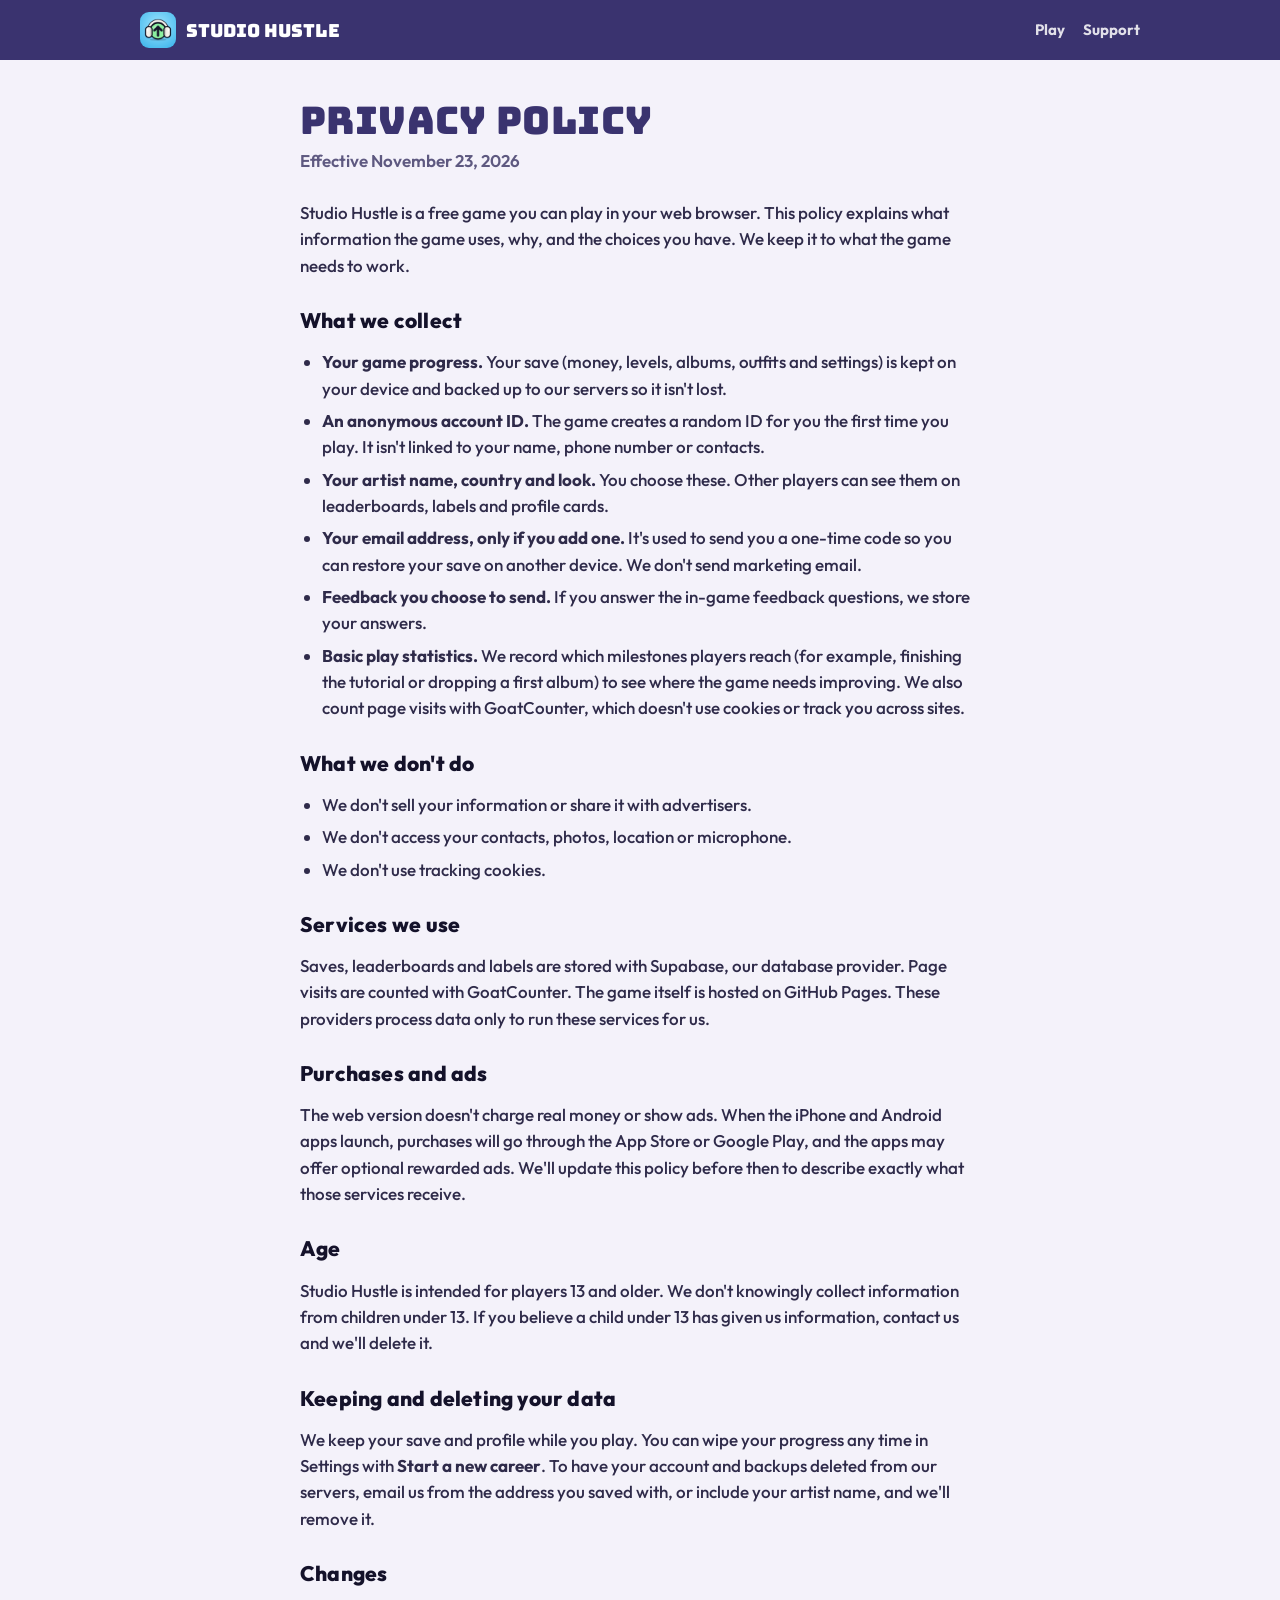
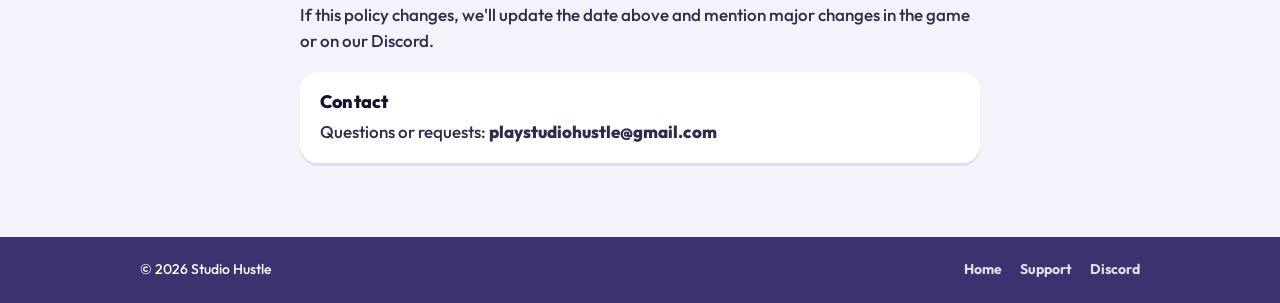
==== privacy/index.html @ 4336e664 "PlayStudioHustle.com: home, privacy policy and support pages Co-Authored-By: Claude Opus 5.5 <norepl" ====
<!doctype html>
<html lang="en">
<head>
<meta charset="utf-8">
<meta name="viewport" content="width=device-width, initial-scale=1, viewport-fit=cover">
<title>Privacy Policy · Studio Hustle</title>
<meta name="description" content="How Studio Hustle handles your information.">
<link rel="icon" href="/assets/icon.svg" type="image/svg+xml">
<link rel="preconnect" href="https://fonts.googleapis.com"><link rel="preconnect" href="https://fonts.gstatic.com" crossorigin>
<link href="https://fonts.googleapis.com/css2?family=Bungee&family=Outfit:wght@500;600;700;800&display=swap" rel="stylesheet">
<link rel="stylesheet" href="/assets/site.css">
</head>
<body>
<header class="bar"><div class="wrap">
  <a class="brand" href="/"><img src="/assets/icon-192.png" alt=""><span>Studio Hustle</span></a>
  <nav><a href="https://studiohustle.github.io/">Play</a><a href="/support/">Support</a></nav>
</div></header>

<main class="wrap doc">
  <h1>Privacy Policy</h1>
  <p class="eff">Effective November 23, 2026</p>

  <p>Studio Hustle is a free game you can play in your web browser. This policy explains what information the game uses, why, and the choices you have. We keep it to what the game needs to work.</p>

  <h2>What we collect</h2>
  <ul>
    <li><b>Your game progress.</b> Your save (money, levels, albums, outfits and settings) is kept on your device and backed up to our servers so it isn't lost.</li>
    <li><b>An anonymous account ID.</b> The game creates a random ID for you the first time you play. It isn't linked to your name, phone number or contacts.</li>
    <li><b>Your artist name, country and look.</b> You choose these. Other players can see them on leaderboards, labels and profile cards.</li>
    <li><b>Your email address, only if you add one.</b> It's used to send you a one-time code so you can restore your save on another device. We don't send marketing email.</li>
    <li><b>Feedback you choose to send.</b> If you answer the in-game feedback questions, we store your answers.</li>
    <li><b>Basic play statistics.</b> We record which milestones players reach (for example, finishing the tutorial or dropping a first album) to see where the game needs improving. We also count page visits with GoatCounter, which doesn't use cookies or track you across sites.</li>
  </ul>

  <h2>What we don't do</h2>
  <ul>
    <li>We don't sell your information or share it with advertisers.</li>
    <li>We don't access your contacts, photos, location or microphone.</li>
    <li>We don't use tracking cookies.</li>
  </ul>

  <h2>Services we use</h2>
  <p>Saves, leaderboards and labels are stored with Supabase, our database provider. Page visits are counted with GoatCounter. The game itself is hosted on GitHub Pages. These providers process data only to run these services for us.</p>

  <h2>Purchases and ads</h2>
  <p>The web version doesn't charge real money or show ads. When the iPhone and Android apps launch, purchases will go through the App Store or Google Play, and the apps may offer optional rewarded ads. We'll update this policy before then to describe exactly what those services receive.</p>

  <h2>Age</h2>
  <p>Studio Hustle is intended for players 13 and older. We don't knowingly collect information from children under 13. If you believe a child under 13 has given us information, contact us and we'll delete it.</p>

  <h2>Keeping and deleting your data</h2>
  <p>We keep your save and profile while you play. You can wipe your progress any time in Settings with <b>Start a new career</b>. To have your account and backups deleted from our servers, email us from the address you saved with, or include your artist name, and we'll remove it.</p>

  <h2>Changes</h2>
  <p>If this policy changes, we'll update the date above and mention major changes in the game or on our Discord.</p>

  <div class="box"><h3>Contact</h3><p>Questions or requests: <span class="mail">playstudiohustle@gmail.com</span></p></div>
</main>

<footer><div class="wrap">
  <span>© 2026 Studio Hustle</span>
  <nav><a href="/">Home</a><a href="/support/">Support</a><a href="https://discord.gg/sbCgktutnd">Discord</a></nav>
</div></footer>
</body>
</html>
---- assets/site.css ----
:root { --sky: #6CBCF8; --sky-d: #4F95D2; --ink: #14122A; --plum: #3A336F; --muted: #5E5980; --paper: #F4F2FA; --card: #fff; --sun: #FFD93D; --line: #E2DEEF; }
* { box-sizing: border-box; }
html, body { margin: 0; }
body { background: var(--paper); color: var(--ink); font: 500 17px/1.55 'Outfit', system-ui, -apple-system, 'Segoe UI', sans-serif; -webkit-font-smoothing: antialiased; }
a { color: var(--plum); }
h1, h2, h3 { font-family: 'Bungee', 'Outfit', system-ui, sans-serif; font-weight: 400; line-height: 1.1; letter-spacing: .01em; text-wrap: balance; margin: 0; }
.wrap { width: 100%; max-width: 1040px; margin: 0 auto; padding-left: max(20px, env(safe-area-inset-left, 0px)); padding-right: max(20px, env(safe-area-inset-right, 0px)); }

/* top bar */
.bar { background: var(--plum); }
.bar .wrap { display: flex; align-items: center; justify-content: space-between; gap: 12px; padding-block: 12px; }
.brand { display: flex; align-items: center; gap: 10px; color: #fff; text-decoration: none; font: 400 18px 'Bungee', sans-serif; }
.brand img { width: 36px; height: 36px; border-radius: 9px; }
.bar nav { display: flex; gap: 18px; }
.bar nav a { color: #fff; opacity: .85; text-decoration: none; font-weight: 700; font-size: 15px; }
.bar nav a:hover { opacity: 1; }

/* chunky game button */
.btn { display: inline-flex; align-items: center; justify-content: center; gap: 10px; min-height: 58px; padding: 0 30px; border-radius: 16px; background: var(--sky); color: #fff; text-decoration: none;
  font: 400 22px 'Bungee', sans-serif; letter-spacing: .02em; box-shadow: 0 6px 0 var(--sky-d); transition: transform .08s, box-shadow .08s; text-shadow: 0 2px 0 rgba(20,18,42,.18); }
.btn:active { transform: translateY(4px); box-shadow: 0 2px 0 var(--sky-d); }
.btn.alt { background: #fff; color: var(--ink); box-shadow: 0 6px 0 #CFCAE2; text-shadow: none; font-size: 18px; min-height: 52px; }
.btn.alt:active { box-shadow: 0 2px 0 #CFCAE2; }

/* hero */
.hero { background: var(--sky); position: relative; overflow: hidden; }
.hero::before { content: ''; position: absolute; inset: -40% -10% auto; height: 160%; background: repeating-conic-gradient(from 0deg at 50% 60%, rgba(255,255,255,.12) 0 8deg, transparent 8deg 20deg); pointer-events: none; }
.hero .wrap { position: relative; display: flex; flex-direction: column; align-items: center; text-align: center; gap: 22px; padding-block: 34px 52px; }
.hero .logo { width: min(520px, 92%); height: auto; filter: drop-shadow(0 10px 18px rgba(20,18,42,.18)); }
.hero p.tag { margin: 0; max-width: 34ch; color: #fff; font-size: 21px; font-weight: 700; text-shadow: 0 2px 0 rgba(20,18,42,.15); }
.hero .ctas { display: flex; flex-wrap: wrap; justify-content: center; gap: 16px 14px; }
.hero small { color: #fff; opacity: .9; font-weight: 600; font-size: 14px; }

/* sections */
section.band { padding-block: 56px; }
.feat { display: grid; grid-template-columns: repeat(3, minmax(0, 1fr)); gap: 18px; }
.card { background: var(--card); border-radius: 22px; padding: 22px; box-shadow: 0 4px 0 var(--line); }
.card h3 { font-size: 19px; margin-bottom: 8px; color: var(--plum); }
.card p { margin: 0; color: var(--muted); }
.card .ic { width: 46px; height: 46px; border-radius: 13px; display: grid; place-items: center; margin-bottom: 12px; font-size: 24px; }
.shots { display: flex; gap: 22px; justify-content: center; align-items: flex-end; flex-wrap: wrap; }
.phone { width: min(260px, 80vw); border-radius: 34px; padding: 9px; background: var(--ink); box-shadow: 0 18px 34px rgba(20,18,42,.22); }
.phone img { display: block; width: 100%; height: auto; border-radius: 26px; }
.sec-h { text-align: center; margin-bottom: 26px; }
.sec-h h2 { font-size: clamp(26px, 4vw, 34px); color: var(--plum); }
.sec-h p { margin: 8px auto 0; color: var(--muted); max-width: 52ch; }
.maya { display: flex; align-items: center; gap: 22px; background: #fff; border-radius: 26px; padding: 18px 26px 0; box-shadow: 0 4px 0 var(--line); }
.maya img { width: 150px; height: auto; align-self: flex-end; }
.maya div { padding-bottom: 18px; }
.maya h3 { font-size: 22px; color: var(--plum); margin-bottom: 6px; }
.maya p { margin: 0 0 16px; color: var(--muted); }

/* text pages */
.doc { max-width: 720px; padding-block: 40px 60px; }
.doc h1 { font-size: clamp(28px, 5vw, 38px); color: var(--plum); margin-bottom: 6px; }
.doc .eff { color: var(--muted); font-weight: 600; margin: 0 0 26px; }
.doc h2 { font-family: 'Outfit', sans-serif; font-weight: 800; font-size: 21px; margin: 30px 0 8px; color: var(--ink); }
.doc p, .doc li { color: #2F2B4A; }
.doc ul { padding-left: 22px; }
.doc li + li { margin-top: 6px; }
.doc .box { background: #fff; border-radius: 18px; padding: 18px 20px; box-shadow: 0 3px 0 var(--line); margin: 14px 0; }
.doc .box h3 { font: 800 18px 'Outfit', sans-serif; margin: 0 0 6px; }
.doc .box p { margin: 0; }
.mail { font-weight: 800; user-select: all; }

footer { background: var(--plum); color: #fff; }
footer .wrap { display: flex; flex-wrap: wrap; gap: 10px 22px; align-items: center; justify-content: space-between; padding-block: 22px; font-size: 14px; }
footer a { color: #fff; opacity: .85; text-decoration: none; font-weight: 700; }
footer nav { display: flex; gap: 18px; flex-wrap: wrap; }

@media (max-width: 760px) {
  .feat { grid-template-columns: minmax(0, 1fr); }
  .maya { flex-direction: column-reverse; text-align: center; padding: 22px 20px 0; }
  .maya div { padding-bottom: 0; }
  .bar nav { gap: 12px; } .bar nav a { font-size: 14px; }
  .brand span { display: none; }
  section.band { padding-block: 40px; }
}
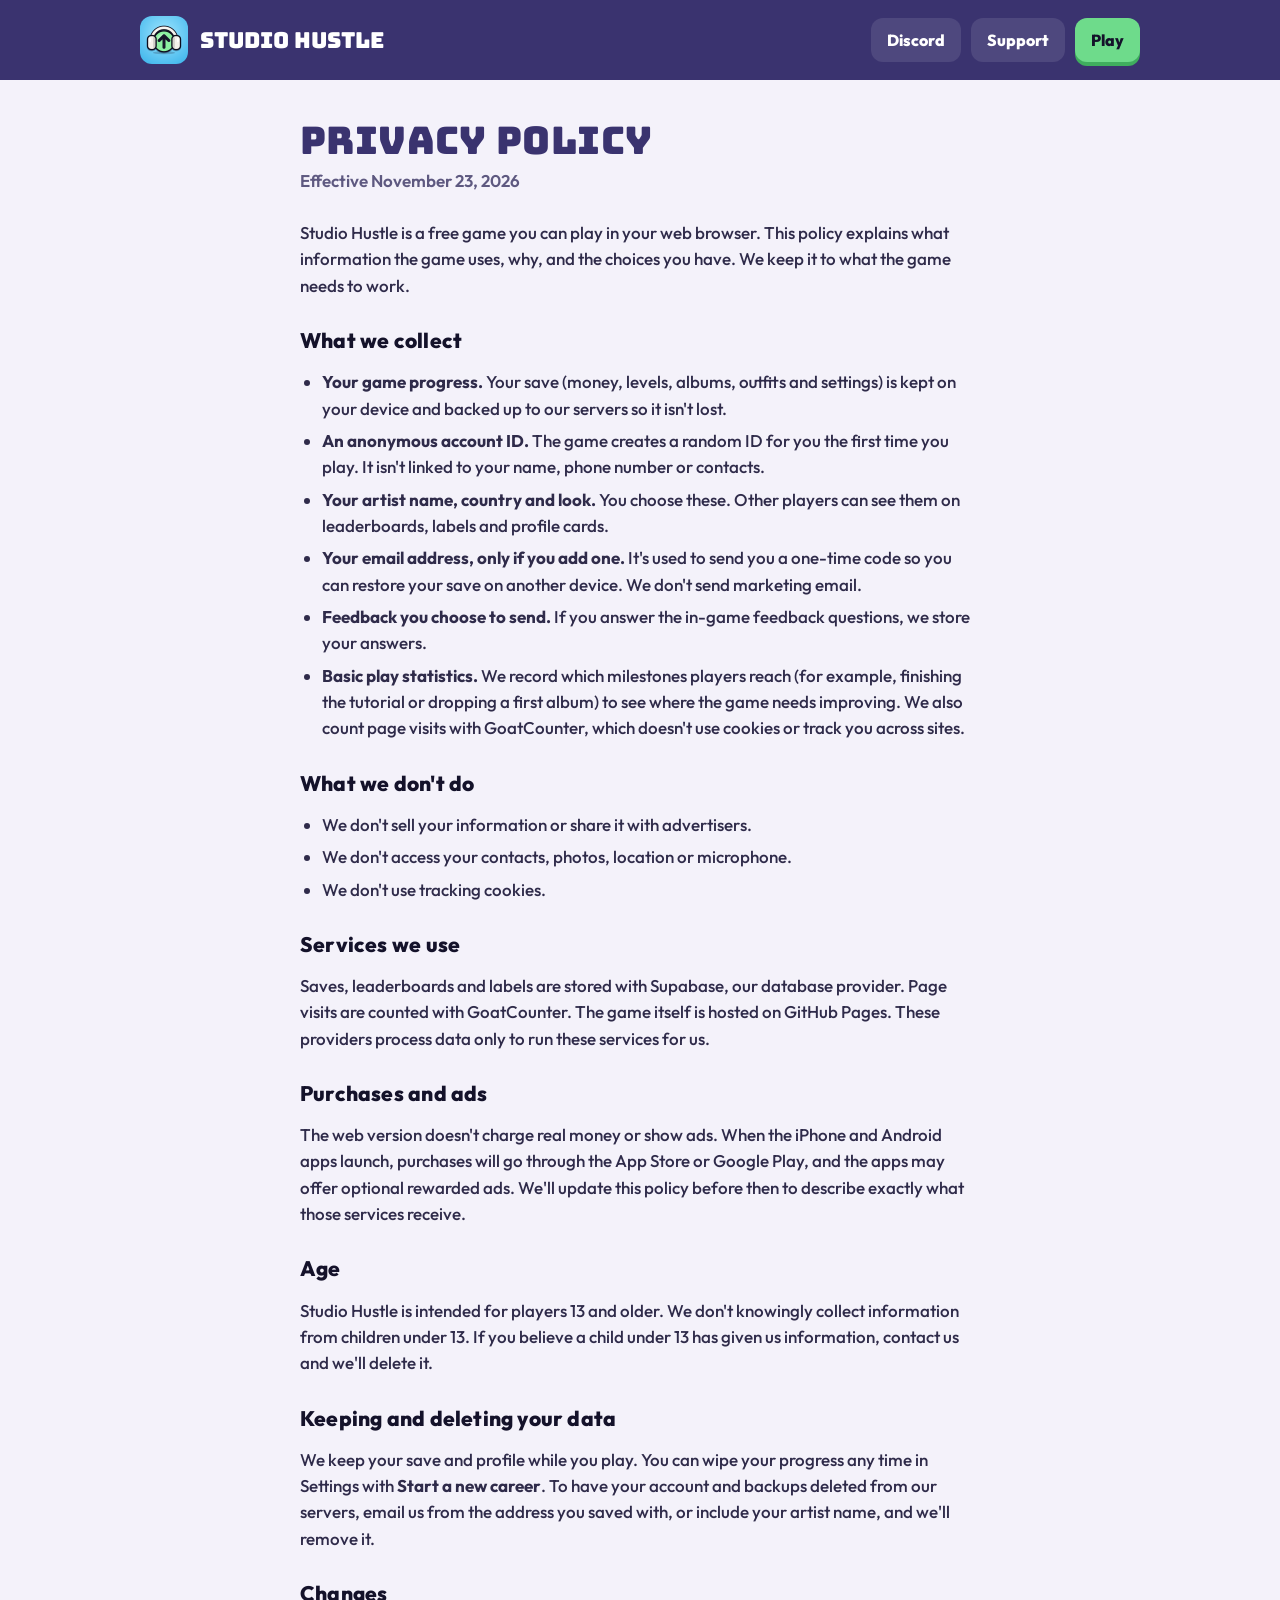
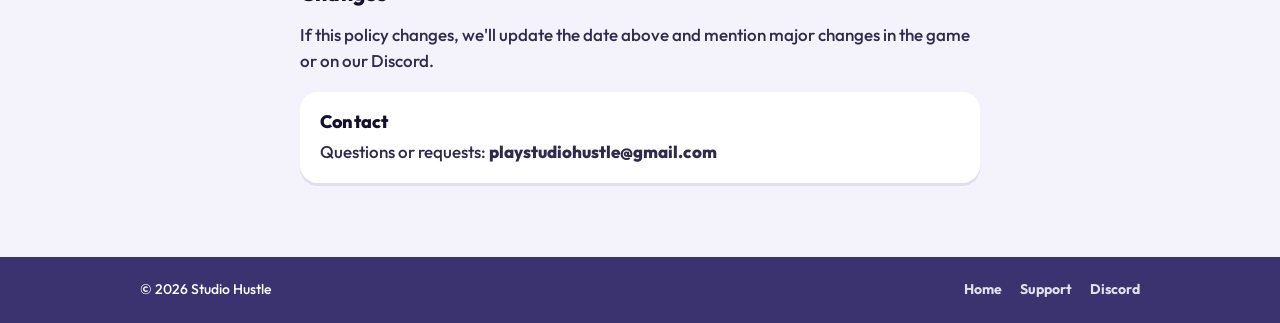
==== commit a960775d: "Spinning rays, green Play buttons, taller top bar with a Play button, cards react on hover Co-Author" ====
--- a/privacy/index.html
+++ b/privacy/index.html
@@ -13,7 +13,7 @@
 <body>
 <header class="bar"><div class="wrap">
   <a class="brand" href="/"><img src="/assets/icon-192.png" alt=""><span>Studio Hustle</span></a>
-  <nav><a href="https://studiohustle.github.io/">Play</a><a href="/support/">Support</a></nav>
+  <nav><a href="https://discord.gg/CWRKKhvBDM">Discord</a><a href="/support/">Support</a><a class="navplay" href="https://studiohustle.github.io/">Play</a></nav>
 </div></header>
 
 <main class="wrap doc">
@@ -59,7 +59,7 @@
 
 <footer><div class="wrap">
   <span>© 2026 Studio Hustle</span>
-  <nav><a href="/">Home</a><a href="/support/">Support</a><a href="https://discord.gg/sbCgktutnd">Discord</a></nav>
+  <nav><a href="/">Home</a><a href="/support/">Support</a><a href="https://discord.gg/CWRKKhvBDM">Discord</a></nav>
 </div></footer>
 </body>
 </html>
--- a/assets/site.css
+++ b/assets/site.css
@@ -1,4 +1,4 @@
-:root { --sky: #6CBCF8; --sky-d: #4F95D2; --ink: #14122A; --plum: #3A336F; --muted: #5E5980; --paper: #F4F2FA; --card: #fff; --sun: #FFD93D; --line: #E2DEEF; }
+:root { --go: #6EDB8B; --go-d: #3FAE5E; --sky: #6CBCF8; --sky-d: #4F95D2; --ink: #14122A; --plum: #3A336F; --muted: #5E5980; --paper: #F4F2FA; --card: #fff; --sun: #FFD93D; --line: #E2DEEF; }
 * { box-sizing: border-box; }
 html, body { margin: 0; }
 body { background: var(--paper); color: var(--ink); font: 500 17px/1.55 'Outfit', system-ui, -apple-system, 'Segoe UI', sans-serif; -webkit-font-smoothing: antialiased; }
@@ -8,23 +8,30 @@
 
 /* top bar */
 .bar { background: var(--plum); }
-.bar .wrap { display: flex; align-items: center; justify-content: space-between; gap: 12px; padding-block: 12px; }
-.brand { display: flex; align-items: center; gap: 10px; color: #fff; text-decoration: none; font: 400 18px 'Bungee', sans-serif; }
-.brand img { width: 36px; height: 36px; border-radius: 9px; }
-.bar nav { display: flex; gap: 18px; }
-.bar nav a { color: #fff; opacity: .85; text-decoration: none; font-weight: 700; font-size: 15px; }
-.bar nav a:hover { opacity: 1; }
+.bar .wrap { display: flex; align-items: center; justify-content: space-between; gap: 12px; padding-block: 16px; }
+.brand { display: flex; align-items: center; gap: 12px; color: #fff; text-decoration: none; font: 400 22px 'Bungee', sans-serif; }
+.brand img { width: 48px; height: 48px; border-radius: 12px; }
+.bar nav { display: flex; align-items: center; gap: 10px; }
+.bar nav a { color: #fff; text-decoration: none; font-weight: 800; font-size: 16px; padding: 10px 16px; border-radius: 12px; background: rgba(255,255,255,.1); transition: background .15s; }
+.bar nav a:hover { background: rgba(255,255,255,.2); }
+.bar nav a.navplay { background: var(--go); box-shadow: 0 4px 0 var(--go-d); color: var(--ink); }
+.bar nav a.navplay:hover { background: #7DE89A; }
 
 /* chunky game button */
 .btn { display: inline-flex; align-items: center; justify-content: center; gap: 10px; min-height: 58px; padding: 0 30px; border-radius: 16px; background: var(--sky); color: #fff; text-decoration: none;
   font: 400 22px 'Bungee', sans-serif; letter-spacing: .02em; box-shadow: 0 6px 0 var(--sky-d); transition: transform .08s, box-shadow .08s; text-shadow: 0 2px 0 rgba(20,18,42,.18); }
 .btn:active { transform: translateY(4px); box-shadow: 0 2px 0 var(--sky-d); }
+.btn.go { background: var(--go); color: var(--ink); box-shadow: 0 6px 0 var(--go-d); text-shadow: none; }
+.btn.go:active { box-shadow: 0 2px 0 var(--go-d); }
+.btn:hover { filter: brightness(1.05); }
 .btn.alt { background: #fff; color: var(--ink); box-shadow: 0 6px 0 #CFCAE2; text-shadow: none; font-size: 18px; min-height: 52px; }
 .btn.alt:active { box-shadow: 0 2px 0 #CFCAE2; }
 
 /* hero */
 .hero { background: var(--sky); position: relative; overflow: hidden; }
-.hero::before { content: ''; position: absolute; inset: -40% -10% auto; height: 160%; background: repeating-conic-gradient(from 0deg at 50% 60%, rgba(255,255,255,.12) 0 8deg, transparent 8deg 20deg); pointer-events: none; }
+.hero::before { content: ''; position: absolute; left: 50%; top: 42%; width: 260vmax; height: 260vmax; margin: -130vmax 0 0 -130vmax; background: repeating-conic-gradient(from 0deg, rgba(255,255,255,.13) 0 9deg, transparent 9deg 22.5deg); pointer-events: none; animation: rays 60s linear infinite; }
+@keyframes rays { to { transform: rotate(360deg); } }
+@media (prefers-reduced-motion: reduce) { .hero::before { animation: none; } }
 .hero .wrap { position: relative; display: flex; flex-direction: column; align-items: center; text-align: center; gap: 22px; padding-block: 34px 52px; }
 .hero .logo { width: min(520px, 92%); height: auto; filter: drop-shadow(0 10px 18px rgba(20,18,42,.18)); }
 .hero p.tag { margin: 0; max-width: 34ch; color: #fff; font-size: 21px; font-weight: 700; text-shadow: 0 2px 0 rgba(20,18,42,.15); }
@@ -34,7 +41,9 @@
 /* sections */
 section.band { padding-block: 56px; }
 .feat { display: grid; grid-template-columns: repeat(3, minmax(0, 1fr)); gap: 18px; }
-.card { background: var(--card); border-radius: 22px; padding: 22px; box-shadow: 0 4px 0 var(--line); }
+.card { background: var(--card); border-radius: 22px; padding: 22px; box-shadow: 0 4px 0 var(--line); transition: transform .18s ease, box-shadow .18s ease; }
+@media (hover: hover) { .card:hover { transform: translateY(-5px) scale(1.02); box-shadow: 0 12px 22px rgba(58,51,111,.14), 0 4px 0 var(--line); } .card:hover .ic { transform: rotate(-8deg) scale(1.1); } }
+.card .ic { transition: transform .2s ease; }
 .card h3 { font-size: 19px; margin-bottom: 8px; color: var(--plum); }
 .card p { margin: 0; color: var(--muted); }
 .card .ic { width: 46px; height: 46px; border-radius: 13px; display: grid; place-items: center; margin-bottom: 12px; font-size: 24px; }
@@ -70,9 +79,13 @@
 
 @media (max-width: 760px) {
   .feat { grid-template-columns: minmax(0, 1fr); }
-  .maya { flex-direction: column-reverse; text-align: center; padding: 22px 20px 0; }
-  .maya div { padding-bottom: 0; }
-  .bar nav { gap: 12px; } .bar nav a { font-size: 14px; }
-  .brand span { display: none; }
+  .hero .logo { transform: translateX(-5%); }   /* the artist on the right of the logo pulls it off-center on narrow screens */
+  .maya { flex-direction: column; text-align: center; padding: 22px 20px 22px; }
+  .maya img { order: -1; width: 120px; align-self: center; margin-bottom: -4px; }
+  .maya div { padding-bottom: 0; display: flex; flex-direction: column; align-items: center; }
+  footer .wrap { flex-direction: column; justify-content: center; text-align: center; }
+  footer nav { justify-content: center; }
+  .bar nav { gap: 6px; } .bar nav a { font-size: 14px; padding: 9px 11px; }
+  .brand span { display: none; } .brand img { width: 42px; height: 42px; }
   section.band { padding-block: 40px; }
 }
